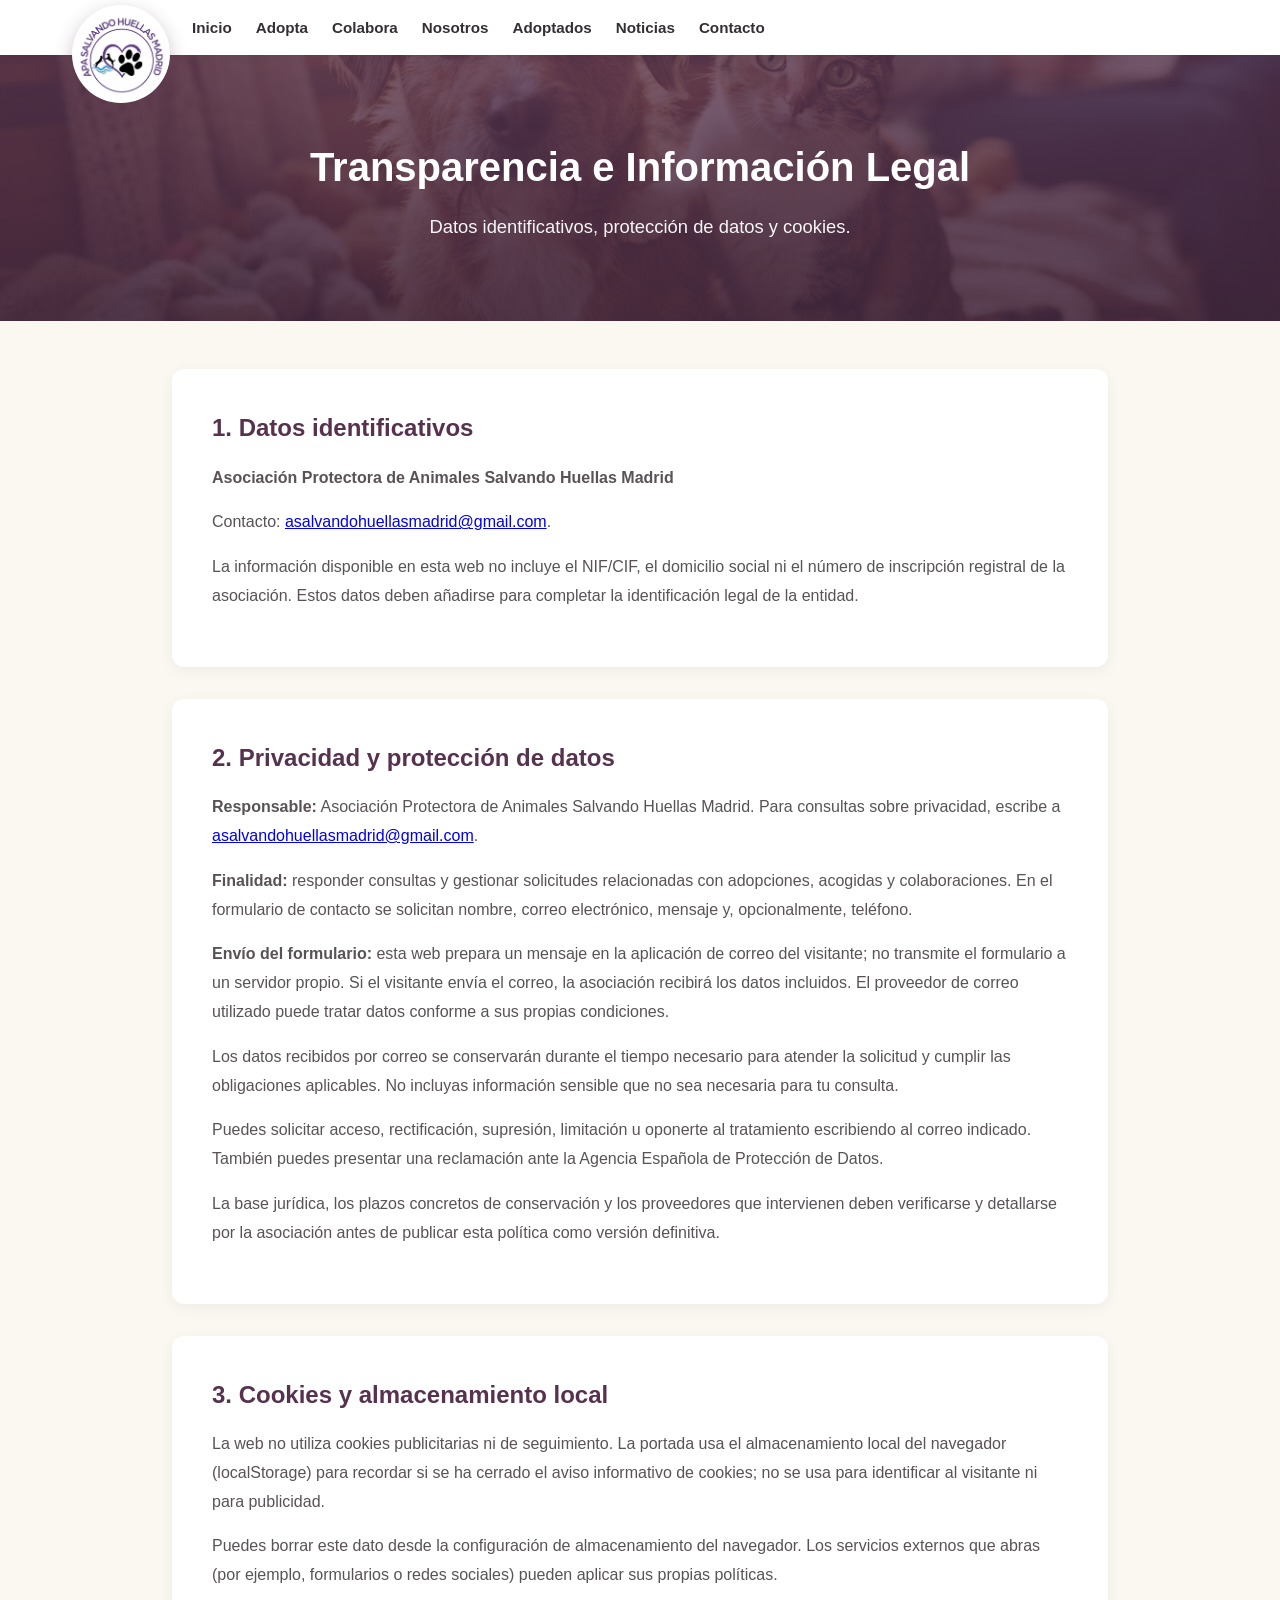
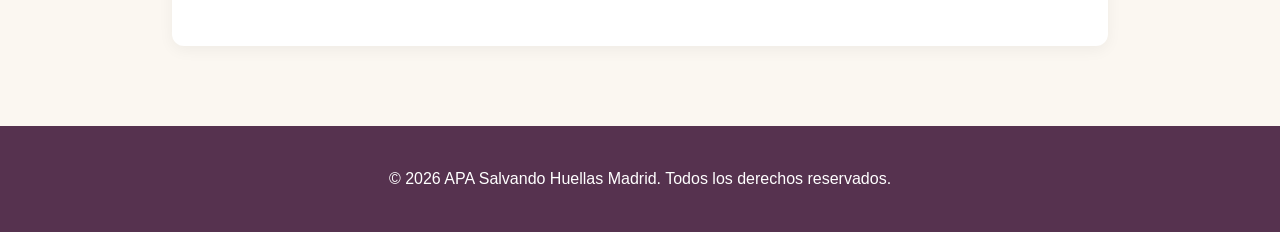
==== legal.html @ 0d06f590 "Initial commit" ====
<!DOCTYPE html>
<html lang="es">
<head>
    <meta charset="UTF-8">
    <meta name="viewport" content="width=device-width, initial-scale=1.0">
    <title>Información Legal - APA Salvando Huellas Madrid</title>
    <meta name="description" content="Consulta la información legal, privacidad y uso de almacenamiento local de APA Salvando Huellas Madrid.">
    <meta property="og:title" content="Información legal - APA Salvando Huellas Madrid">
    <meta property="og:description" content="Información sobre la asociación, privacidad y cookies.">
    <meta property="og:type" content="website">
    <meta property="og:locale" content="es_ES">
    <link rel="icon" type="image/png" href="img/logo.png">
    <link rel="stylesheet" href="css/estilos.css">
    <script src="site.js"></script>
</head>
<body>

    <header>
        <div class="nav-container">
            <div class="nav-izquierda">
                <a href="index.html" class="logo-flotante" title="APA Salvando Huellas Madrid">
                    <img src="img/logo.png" alt="Logo APA Salvando Huellas Madrid">
                </a>
                <nav>
                    <ul>
                        <li><a href="index.html">Inicio</a></li>
                        <li><a href="adopta.html">Adopta</a></li>
                        <li><a href="ayuda.html">Colabora</a></li>
                        <li><a href="nosotros.html">Nosotros</a></li>
                        <li><a href="adoptados.html">Adoptados</a></li>
                        <li><a href="noticias.html">Noticias</a></li>
                        <li><a href="contacto.html">Contacto</a></li>
                    </ul>
                </nav>
            </div>
        </div>
    </header>

    <div class="page-header">
        <h1>Transparencia e Información Legal</h1>
        <p>Datos identificativos, protección de datos y cookies.</p>
    </div>

    <main class="seccion-nosotros">
        <section class="bloque-historia" id="aviso-legal">
            <h2>1. Datos identificativos</h2>
            <p><strong>Asociación Protectora de Animales Salvando Huellas Madrid</strong></p>
            <p>Contacto: <a href="mailto:asalvandohuellasmadrid@gmail.com">asalvandohuellasmadrid@gmail.com</a>.</p>
            <p>La información disponible en esta web no incluye el NIF/CIF, el domicilio social ni el número de inscripción registral de la asociación. Estos datos deben añadirse para completar la identificación legal de la entidad.</p>
        </section>

        <section class="bloque-historia" id="privacidad" style="margin-top: 2rem;">
            <h2>2. Privacidad y protección de datos</h2>
            <p><strong>Responsable:</strong> Asociación Protectora de Animales Salvando Huellas Madrid. Para consultas sobre privacidad, escribe a <a href="mailto:asalvandohuellasmadrid@gmail.com">asalvandohuellasmadrid@gmail.com</a>.</p>
            <p><strong>Finalidad:</strong> responder consultas y gestionar solicitudes relacionadas con adopciones, acogidas y colaboraciones. En el formulario de contacto se solicitan nombre, correo electrónico, mensaje y, opcionalmente, teléfono.</p>
            <p><strong>Envío del formulario:</strong> esta web prepara un mensaje en la aplicación de correo del visitante; no transmite el formulario a un servidor propio. Si el visitante envía el correo, la asociación recibirá los datos incluidos. El proveedor de correo utilizado puede tratar datos conforme a sus propias condiciones.</p>
            <p>Los datos recibidos por correo se conservarán durante el tiempo necesario para atender la solicitud y cumplir las obligaciones aplicables. No incluyas información sensible que no sea necesaria para tu consulta.</p>
            <p>Puedes solicitar acceso, rectificación, supresión, limitación u oponerte al tratamiento escribiendo al correo indicado. También puedes presentar una reclamación ante la Agencia Española de Protección de Datos.</p>
            <p>La base jurídica, los plazos concretos de conservación y los proveedores que intervienen deben verificarse y detallarse por la asociación antes de publicar esta política como versión definitiva.</p>
        </section>

        <section class="bloque-historia" id="cookies" style="margin-top: 2rem;">
            <h2>3. Cookies y almacenamiento local</h2>
            <p>La web no utiliza cookies publicitarias ni de seguimiento. La portada usa el almacenamiento local del navegador (<code>localStorage</code>) para recordar si se ha cerrado el aviso informativo de cookies; no se usa para identificar al visitante ni para publicidad.</p>
            <p>Puedes borrar este dato desde la configuración de almacenamiento del navegador. Los servicios externos que abras (por ejemplo, formularios o redes sociales) pueden aplicar sus propias políticas.</p>
        </section>
    </main>

    <footer>
        <p>&copy; 2026 APA Salvando Huellas Madrid. Todos los derechos reservados.</p>
    </footer>
</body>
</html>
---- css/estilos.css ----
/* ===========================
   ESTILOS GENERALES Y VARIABLES
   =========================== */
:root {
    --color-principal: #56324f;
    --color-principal-hover: #42263d;
    --color-secundario: #765a73;
    --color-acento: #a85535;
    --color-acento-hover: #8e452b;
    --color-fondo: #fbf7f1;
    --color-superficie-suave: #f2ebf1;
    --color-texto: #342f33;
    --color-texto-suave: #595256;
    --color-borde: #e7dee5;
    --color-blanco: #ffffff;
    --color-principal-rgb: 86, 50, 79;
}

* {
    margin: 0;
    padding: 0;
    box-sizing: border-box;
    font-family: 'Segoe UI', Tahoma, Geneva, Verdana, sans-serif;
}

body {
    background-color: var(--color-fondo);
    color: var(--color-texto);
    line-height: 1.6;
}

/* ===========================
   NAVEGACIÓN (HEADER) ULTRA FINA Y LOGO GRANDE
   =========================== */
header {
    background-color: var(--color-blanco);
    box-shadow: 0 2px 10px rgba(0, 0, 0, 0.05);
    position: sticky;
    top: 0;
    z-index: 1000;
    height: 55px; /* Altura fina de la barra */
}

.nav-container {
    max-width: 1200px;
    height: 100%;
    margin: 0 auto;
    padding: 0 2rem;
    display: flex;
    justify-content: space-between;
    align-items: center;
    position: relative;
}

.nav-izquierda {
    display: flex;
    align-items: center;
    gap: 2rem;
    height: 100%;
}

.logo-flotante {
    display: inline-block;
    position: absolute; /* Flota sin alterar la altura de la barra fina */
    top: 5px;          
    left: 2rem;
    background: white;
    border-radius: 50%;
    padding: 4px;
    box-shadow: 0 6px 18px rgba(var(--color-principal-rgb), 0.3);
    transition: transform 0.3s ease, box-shadow 0.3s ease;
    z-index: 1010;
}

.logo-flotante img {
    height: 90px; /* Logo grande y protagonista */
    width: 90px;  /* Ancho fijo circular perfecto */
    object-fit: cover;
    border-radius: 50%;
    display: block;
}

.logo-flotante:hover {
    transform: scale(1.08) rotate(-2deg);
    box-shadow: 0 8px 22px rgba(var(--color-principal-rgb), 0.4);
}

nav {
    height: 100%;
    margin-left: 120px; /* Margen mayor para que el logo grande NO tape el botón de Inicio */
}

nav ul {
    list-style: none;
    display: flex;
    gap: 1.5rem;
    height: 100%;
    align-items: center;
}

nav ul li a {
    text-decoration: none;
    color: var(--color-texto);
    font-weight: 600;
    font-size: 0.95rem;
    transition: color 0.2s;
}

nav ul li a:hover,
nav ul li a.activo {
    color: var(--color-principal);
}

.nav-derecha {
    display: flex;
    gap: 1rem;
    align-items: center;
    height: 100%;
}

.nav-derecha a {
    color: var(--color-principal);
    transition: transform 0.2s;
}

.nav-derecha a:hover {
    transform: scale(1.1);
}

.menu-toggle {
    display: none;
    border: 1px solid var(--color-principal);
    border-radius: 8px;
    background: var(--color-blanco);
    color: var(--color-principal);
    padding: 0.4rem 0.7rem;
    font-size: 1.2rem;
    cursor: pointer;
}

a:focus-visible,
button:focus-visible,
input:focus-visible,
textarea:focus-visible {
    outline: 3px solid var(--color-acento);
    outline-offset: 3px;
}

/* ===========================
   ENCABEZADOS DE PÁGINA (PAGE-HEADER)
   =========================== */
.page-header {
    background: linear-gradient(rgba(var(--color-principal-rgb), 0.78), rgba(66, 38, 61, 0.88)), url('../img/header-adopta.jpg');
    background-size: cover;
    background-position: center;
    color: white;
    text-align: center;
    padding: 5rem 2rem;
    margin-bottom: 3rem;
}

.page-header h1 {
    font-size: 2.5rem;
    margin-bottom: 0.8rem;
    color: var(--color-blanco);
}

.page-header p {
    font-size: 1.15rem;
    max-width: 750px;
    margin: 0 auto;
    opacity: 0.95;
    line-height: 1.6;
}

/* ===========================
   SECCIÓN HERO (INICIO)
   =========================== */
.hero {
    position: relative;
    overflow: hidden;
    padding: 4.5rem 2rem 5rem;
    background:
        radial-gradient(ellipse at 82% 18%, rgba(168, 85, 53, 0.24), transparent 29rem),
        linear-gradient(120deg, #42263d 0%, var(--color-principal) 58%, #765a73 100%);
}

.hero-contenido {
    max-width: 1180px;
    margin: 0 auto;
    display: grid;
    grid-template-columns: minmax(0, 1fr) minmax(0, 0.96fr);
    gap: 4rem;
    align-items: center;
}

.hero-texto {
    position: relative;
    z-index: 1;
}

.hero-etiqueta,
.inicio-ceja,
.banner-etiqueta {
    display: inline-flex;
    align-items: center;
    gap: 0.5rem;
    color: var(--color-acento);
    font-size: 0.82rem;
    font-weight: 800;
    letter-spacing: 0.1em;
    text-transform: uppercase;
}

.hero-etiqueta {
    margin-bottom: 1.1rem !important;
}

.hero .hero-etiqueta {
    display: flex;
    width: fit-content;
    color: #f1c2a8;
}

.hero-etiqueta span {
    font-size: 1.1rem;
}

.hero-visual {
    position: relative;
    padding: 0 1.2rem 1.2rem 0;
}

.hero-visual::before {
    content: "";
    position: absolute;
    right: 0;
    bottom: 0;
    width: 72%;
    height: 74%;
    border-radius: 48% 48% 24px 24px;
    background: #e7d8e4;
}

.hero-visual > img {
    position: relative;
    display: block;
    width: 100%;
    aspect-ratio: 1.05;
    object-fit: cover;
    object-position: center;
    border-radius: 46% 46% 24px 24px;
    box-shadow: 0 22px 55px rgba(var(--color-principal-rgb), 0.18);
}

.hero-sello {
    position: absolute;
    right: -0.5rem;
    bottom: 2rem;
    display: flex;
    align-items: center;
    gap: 0.8rem;
    padding: 0.9rem 1.15rem;
    border: 1px solid rgba(var(--color-principal-rgb), 0.08);
    border-radius: 16px;
    background: var(--color-blanco);
    box-shadow: 0 12px 30px rgba(var(--color-principal-rgb), 0.16);
}

.hero-sello-icono {
    display: grid;
    width: 42px;
    height: 42px;
    flex: 0 0 42px;
    place-items: center;
    border-radius: 50%;
    background: var(--color-superficie-suave);
    color: var(--color-acento);
    font-size: 1.25rem;
}

.hero-sello strong,
.hero-sello small {
    display: block;
}

.hero-sello strong {
    color: var(--color-principal);
    font-size: 0.94rem;
}

.hero-sello small {
    margin-top: 0.1rem;
    color: var(--color-texto-suave);
    font-size: 0.78rem;
}

.hero h1 {
    max-width: 640px;
    margin-bottom: 1.1rem;
    color: var(--color-blanco);
    font-size: clamp(2.6rem, 4.7vw, 4.2rem);
    line-height: 1.06;
    letter-spacing: -0.045em;
}

.hero p {
    max-width: 560px;
    margin: 0 0 1.8rem;
    color: rgba(255, 255, 255, 0.9);
    font-size: 1.12rem;
    line-height: 1.75;
}

.hero-botones {
    display: flex;
    justify-content: flex-start;
    gap: 1rem;
    flex-wrap: wrap;
}

.hero p.hero-nota {
    margin: 1.4rem 0 0;
    color: rgba(255, 255, 255, 0.8);
    font-size: 0.88rem;
}

.hero-nota span {
    color: var(--color-acento);
}

.btn {
    background-color: var(--color-principal);
    color: var(--color-blanco);
    padding: 0.9rem 2rem;
    border-radius: 12px;
    text-decoration: none;
    font-weight: bold;
    transition: background-color 0.2s, box-shadow 0.2s;
    border: none;
    cursor: pointer;
    box-shadow: 0 5px 14px rgba(var(--color-principal-rgb), 0.16);
}

.btn:hover {
    background-color: var(--color-principal-hover);
    box-shadow: 0 8px 18px rgba(var(--color-principal-rgb), 0.24);
}

.hero .btn:not(.btn-secundario) {
    background-color: var(--color-acento);
}

.hero .btn:not(.btn-secundario):hover {
    background-color: var(--color-acento-hover);
}

.btn-secundario {
    background-color: transparent;
    border: 2px solid white;
    box-shadow: none;
}

.btn-secundario:hover {
    background-color: var(--color-blanco);
    color: var(--color-principal);
    box-shadow: none;
}

.btn-adopcion {
    padding: 0.8rem 1.5rem;
}

.btn-ficha {
    display: inline-block;
    padding: 0.9rem 1.8rem;
    font-size: 1.05rem;
}

/* ===========================
   SECCIONES Y TARJETAS
   =========================== */
.seccion {
    max-width: 1100px;
    margin: 4rem auto;
    padding: 0 2rem;
    text-align: center;
}

.seccion-inicio {
    max-width: 1180px;
    margin-top: 5rem;
    margin-bottom: 5rem;
}

.inicio-presentacion {
    max-width: 700px;
    margin: 0 auto;
}

.inicio-ceja {
    margin-bottom: 0.65rem;
}

.seccion h2 {
    color: var(--color-principal);
    font-size: 2.2rem;
    margin-bottom: 1.5rem;
}

.inicio-presentacion h2 {
    margin-bottom: 0.8rem;
    font-size: clamp(1.9rem, 3.2vw, 2.55rem);
    letter-spacing: -0.025em;
}

.inicio-presentacion > p {
    color: var(--color-texto-suave);
    font-size: 1.05rem;
}

.inicio-presentacion > p.inicio-compromiso {
    max-width: 650px;
    margin: 1.1rem auto 0;
    padding: 1rem 1.3rem;
    border: 1px solid rgba(var(--color-principal-rgb), 0.1);
    border-radius: 14px;
    background: rgba(var(--color-principal-rgb), 0.045);
    color: var(--color-principal);
    font-size: 0.98rem;
    font-style: italic;
    font-weight: 600;
}

.grid-inicio-cards {
    display: grid;
    grid-template-columns: repeat(3, minmax(0, 1fr));
    gap: 1.4rem;
    margin-top: 2.6rem;
    text-align: left;
}

.card-inicio-mini {
    position: relative;
    overflow: hidden;
    background: var(--color-blanco);
    padding: 1.8rem;
    border: 1px solid var(--color-borde);
    border-radius: 18px;
    box-shadow: 0 8px 26px rgba(var(--color-principal-rgb), 0.06);
    transition: transform 0.2s ease, box-shadow 0.2s ease;
}

.card-inicio-mini:hover {
    transform: translateY(-5px);
    box-shadow: 0 15px 34px rgba(var(--color-principal-rgb), 0.12);
}

.inicio-card-icono {
    display: grid;
    width: 58px;
    height: 58px;
    margin-bottom: 1.25rem;
    place-items: center;
    border-radius: 18px;
}

.inicio-card-icono svg {
    width: 34px;
    height: 34px;
}

.icono-adopta {
    background: #f7e9e4;
    color: var(--color-acento);
}

.icono-acogida {
    background: #eee8f0;
    color: var(--color-principal);
}

.icono-colabora {
    background: #f5efdf;
    color: #94733d;
}

.card-inicio-mini h3 {
    color: var(--color-principal);
    margin-bottom: 0.55rem;
    font-size: 1.18rem;
}

.card-inicio-mini p {
    min-height: 4.5rem;
    color: var(--color-texto-suave);
    font-size: 0.95rem;
    line-height: 1.65;
}

.enlace-card {
    display: inline-block;
    margin-top: 1rem;
    color: var(--color-secundario);
    font-weight: bold;
    text-decoration: none;
}

.enlace-card:hover {
    text-decoration: underline;
}

/* ===========================
   BANNER EMOTIVO
   =========================== */
.banner-emotivo {
    max-width: 1180px;
    margin: 4rem auto 5rem;
    padding: 1.1rem;
    display: grid;
    grid-template-columns: minmax(0, 0.92fr) minmax(0, 1.08fr);
    align-items: center;
    gap: 1.4rem;
    border-radius: 28px;
    background: linear-gradient(135deg, var(--color-principal), #765a73);
    color: var(--color-blanco);
    box-shadow: 0 18px 42px rgba(var(--color-principal-rgb), 0.16);
}

.banner-foto {
    height: 350px;
    overflow: hidden;
    border-radius: 20px;
}

.banner-foto img {
    width: 100%;
    height: 100%;
    display: block;
    object-fit: cover;
    object-position: center 42%;
}

.banner-contenido {
    padding: 2rem clamp(1rem, 4vw, 3.5rem) 2rem 1.4rem;
}

.banner-etiqueta {
    margin-bottom: 0.75rem;
    color: #f1c2a8;
}

.banner-contenido h2 {
    max-width: 480px;
    font-size: clamp(1.8rem, 3vw, 2.45rem);
    line-height: 1.18;
    margin-bottom: 1rem;
    color: var(--color-blanco);
}

.banner-contenido p {
    font-size: 1rem;
    max-width: 480px;
    margin: 0 0 1.6rem;
    opacity: 0.95;
}

/* ===========================
   CATÁLOGO, ADOPTADOS Y NOTICIAS
   =========================== */
.seccion-adopta {
    max-width: 1150px;
    margin: 3rem auto;
    padding: 0 2rem;
}

.cuestionarios-aviso {
    background: var(--color-blanco); 
    padding: 2.2rem; 
    border-radius: 16px; 
    margin-bottom: 2.5rem; 
    box-shadow: 0 4px 20px rgba(var(--color-principal-rgb), 0.08); 
    text-align: center;
    border: 1px solid var(--color-borde);
}

.filtros-container {
    display: flex;
    justify-content: center;
    gap: 1rem;
    margin-bottom: 3rem;
}

.btn-filtro {
    padding: 0.6rem 1.8rem;
    border-radius: 25px;
    border: 1px solid var(--color-principal);
    background: var(--color-blanco);
    color: var(--color-principal);
    cursor: pointer;
    font-weight: bold;
    transition: background-color 0.2s, color 0.2s, box-shadow 0.2s;
}

.btn-filtro.activo,
.btn-filtro:hover {
    background: var(--color-principal);
    color: var(--color-blanco);
}

.grid-animales,
.grid-adoptados,
.grid-noticias {
    display: grid;
    grid-template-columns: repeat(auto-fill, minmax(300px, 1fr));
    gap: 2rem;
}

.card-animal,
.card-adoptado,
.card-noticia {
    background: var(--color-blanco);
    border-radius: 12px;
    overflow: hidden;
    box-shadow: 0 4px 15px rgba(0,0,0,0.08);
    display: flex;
    flex-direction: column;
}

.card-adoptado-enlace {
    color: inherit;
    text-decoration: none;
    cursor: pointer;
    transition: box-shadow 0.2s;
}

.card-adoptado-enlace:hover {
    box-shadow: 0 9px 22px rgba(var(--color-principal-rgb), 0.16);
}

.card-adoptado-enlace .enlace-card {
    color: var(--color-acento);
}

.detalle-contenedor {
    max-width: 1050px;
    margin: 3rem auto;
    padding: 0 1.5rem;
}

.detalle-card {
    display: grid;
    grid-template-columns: minmax(0, 0.9fr) minmax(0, 1.1fr);
    gap: 2rem;
    align-items: start;
    background: var(--color-blanco);
    padding: 2rem;
    border-radius: 16px;
    box-shadow: 0 4px 20px rgba(var(--color-principal-rgb), 0.08);
}

.detalle-volver {
    display: inline-block;
    margin-bottom: 1.25rem;
    color: var(--color-principal);
    font-weight: bold;
    text-decoration: none;
}

.detalle-volver:hover {
    text-decoration: underline;
}

.detalle-imagen {
    width: 100%;
    height: 380px;
    object-fit: cover;
    border-radius: 12px;
    background: var(--color-superficie-suave);
}

.detalle-etiqueta {
    display: inline-block;
    padding: 0.3rem 0.85rem;
    border-radius: 999px;
    background: var(--color-principal);
    color: var(--color-blanco);
    font-size: 0.85rem;
    font-weight: bold;
}

.detalle-titulo {
    margin: 0.8rem 0 0.4rem;
    color: var(--color-principal);
    font-size: 2rem;
    line-height: 1.25;
}

.detalle-subtitulo {
    margin: 1.4rem 0 0.5rem;
    color: var(--color-principal);
}

.detalle-meta {
    margin-bottom: 1.25rem;
    color: var(--color-acento);
    font-weight: bold;
}

.detalle-texto {
    color: var(--color-texto-suave);
    line-height: 1.75;
    white-space: pre-line;
}

.card-img,
.card-img-adoptado,
.noticia-img {
    width: 100%;
    height: 240px;
    position: relative;
    overflow: hidden;
    background: var(--color-superficie-suave);
}

.card-img img,
.card-img-adoptado img,
.noticia-img img {
    width: 100%;
    height: 100%;
    object-fit: cover;
    display: block;
}

.badge-especie,
.badge-feliz,
.badge-fecha {
    position: absolute;
    top: 12px;
    right: 12px;
    background: var(--color-principal);
    color: white;
    padding: 4px 12px;
    border-radius: 20px;
    font-size: 0.85rem;
    font-weight: bold;
    z-index: 4;
}

.card-content,
.noticia-content {
    padding: 1.5rem;
    display: flex;
    flex-direction: column;
    flex-grow: 1;
}

.card-content h3,
.noticia-content h3 {
    color: var(--color-principal);
    margin-bottom: 0.4rem;
    font-size: 1.3rem;
}

.card-info {
    color: var(--color-acento);
    font-size: 0.9rem;
    font-weight: bold;
    margin-bottom: 0.8rem;
}

.card-desc,
.noticia-content p {
    color: var(--color-texto-suave);
    font-size: 0.95rem;
    line-height: 1.5;
    margin-bottom: 1.5rem;
    flex-grow: 1;
}

.btn-card {
    background: var(--color-principal);
    color: var(--color-blanco);
    text-align: center;
    padding: 0.75rem;
    border-radius: 10px;
    text-decoration: none;
    font-weight: bold;
    transition: background-color 0.2s, box-shadow 0.2s;
    box-shadow: 0 4px 12px rgba(var(--color-principal-rgb), 0.14);
}

.btn-card:hover {
    background: var(--color-principal-hover);
    box-shadow: 0 7px 16px rgba(var(--color-principal-rgb), 0.22);
}

/* ===========================
   OTRAS SECCIONES Y FORMULARIOS
   =========================== */
.seccion-nosotros,
.seccion-colabora,
.contacto-main {
    max-width: 1000px;
    margin: 3rem auto;
    padding: 0 2rem;
}

.bloque-historia {
    background: var(--color-blanco);
    padding: 2.5rem;
    border-radius: 12px;
    box-shadow: 0 4px 15px rgba(0,0,0,0.05);
}

.bloque-historia h2 {
    color: var(--color-principal);
    margin-bottom: 1rem;
}

.bloque-historia p {
    color: var(--color-texto-suave);
    line-height: 1.8;
    margin-bottom: 1rem;
}

.seccion-faq {
    margin-top: 3rem;
}

.faq-item {
    background: var(--color-blanco);
    padding: 1.8rem;
    border-radius: 10px;
    margin-bottom: 1rem;
    box-shadow: 0 2px 10px rgba(0,0,0,0.04);
}

.faq-item h3 {
    color: var(--color-principal);
    margin-bottom: 0.5rem;
    font-size: 1.1rem;
}

.faq-item p {
    color: var(--color-texto-suave);
    font-size: 0.95rem;
    line-height: 1.6;
}

.grid-colabora {
    display: grid;
    grid-template-columns: repeat(auto-fit, minmax(280px, 1fr));
    gap: 2rem;
}

.colabora-card {
    background: var(--color-blanco);
    padding: 2rem;
    border-radius: 12px;
    box-shadow: 0 4px 15px rgba(0,0,0,0.05);
    text-align: center;
    display: flex;
    flex-direction: column;
    justify-content: space-between;
}

.colabora-icon {
    font-size: 2.5rem;
    margin-bottom: 1rem;
}

.colabora-card h3 {
    color: var(--color-principal);
    margin-bottom: 0.8rem;
}

.colabora-card p {
    color: var(--color-texto-suave);
    font-size: 0.95rem;
    margin-bottom: 1.5rem;
    line-height: 1.5;
}

.dato-destacado {
    background: var(--color-superficie-suave);
    padding: 0.8rem;
    border-radius: 8px;
    margin-bottom: 1.5rem;
    font-size: 0.95rem;
}

.dato-destacado strong {
    color: var(--color-principal);
    display: block;
    font-size: 1.1rem;
    margin-top: 0.2rem;
}

.contacto-grid {
    display: grid;
    grid-template-columns: 1fr 1.3fr;
    gap: 3rem;
}

@media (max-width: 768px) {
    .contacto-grid { grid-template-columns: 1fr; }
    .detalle-card { grid-template-columns: 1fr; }
}

.contacto-info,
.contacto-form-container {
    background: var(--color-blanco);
    padding: 2.5rem;
    border-radius: 12px;
    box-shadow: 0 4px 15px rgba(0,0,0,0.05);
}

.contacto-info h2,
.contacto-form-container h2 {
    color: var(--color-principal);
    margin-bottom: 1.2rem;
}

.info-card {
    display: flex;
    gap: 1rem;
    align-items: flex-start;
    margin-top: 1.5rem;
}

.info-icon {
    font-size: 1.5rem;
}

.info-card h3 {
    font-size: 1rem;
    color: var(--color-principal);
    margin-bottom: 0.2rem;
}

.info-card a {
    color: var(--color-secundario);
    text-decoration: none;
}

.info-card a:hover {
    text-decoration: underline;
}

.form-group {
    margin-bottom: 1.2rem;
}

.form-group label {
    display: block;
    margin-bottom: 0.4rem;
    font-weight: 600;
    color: var(--color-principal);
    font-size: 0.9rem;
}

.form-group input,
.form-group textarea {
    width: 100%;
    padding: 0.8rem;
    border: 1px solid var(--color-borde);
    border-radius: 8px;
    font-size: 0.95rem;
}

.form-group input:focus,
.form-group textarea:focus {
    outline: none;
    border-color: var(--color-principal);
}

/* ===========================
   FOOTER Y COOKIES
   =========================== */
footer {
    background-color: var(--color-principal);
    color: white;
    text-align: center;
    padding: 2.5rem 2rem;
    margin-top: 5rem;
}

footer a {
    color: white;
    text-decoration: underline;
}

.boton-llamada-flotante {
    display: none;
}

.banner-cookies {
    position: fixed;
    bottom: 0;
    left: 0;
    width: 100%;
    background: var(--color-texto);
    color: white;
    padding: 1rem 2rem;
    display: flex;
    justify-content: space-between;
    align-items: center;
    z-index: 9999;
    box-shadow: 0 -2px 10px rgba(0,0,0,0.2);
    font-size: 0.9rem;
}

.banner-cookies a {
    color: #f1b18f;
}

.btn-cookie {
    background: var(--color-acento);
    color: var(--color-blanco);
    border: none;
    padding: 0.5rem 1.2rem;
    border-radius: 10px;
    cursor: pointer;
    font-weight: bold;
    transition: background-color 0.2s;
}

.btn-cookie:hover {
    background: var(--color-acento-hover);
}

@media (max-width: 900px) {
    header {
        height: 72px;
    }

    .nav-container {
        padding: 0 1rem;
    }

    .nav-izquierda {
        flex: 1;
        justify-content: space-between;
        gap: 0.75rem;
    }

    .logo-flotante {
        top: 5px;
        left: 1rem;
        padding: 3px;
    }

    .logo-flotante img {
        width: 58px;
        height: 58px;
    }

    .menu-toggle {
        display: inline-block;
        margin-left: auto;
    }

    nav {
        display: none;
        position: absolute;
        top: 72px;
        left: 0;
        width: 100%;
        height: auto;
        margin: 0;
        background: var(--color-blanco);
        box-shadow: 0 8px 16px rgba(0, 0, 0, 0.12);
    }

    header.menu-abierto nav {
        display: block;
    }

    nav ul {
        height: auto;
        display: flex;
        flex-direction: column;
        align-items: stretch;
        gap: 0;
        padding: 0.5rem 1rem 1rem;
    }

    nav ul li a {
        display: block;
        padding: 0.65rem 0.5rem;
    }

    .nav-derecha {
        gap: 0.6rem;
        margin-left: 0.75rem;
    }

    .hero {
        padding: 4rem 1.25rem;
    }

    .hero-contenido {
        gap: 2rem;
    }

    .hero h1 {
        font-size: clamp(2.35rem, 5vw, 3rem);
    }

    .hero-sello {
        right: 0;
    }

    .page-header {
        padding: 3.5rem 1.25rem;
    }

    .page-header h1 {
        font-size: 2rem;
    }

    .filtros-container {
        flex-wrap: wrap;
    }

    .banner-cookies {
        flex-direction: column;
        gap: 0.8rem;
        align-items: stretch;
        padding: 1rem;
    }
}

@media (max-width: 768px) {
    .boton-llamada-flotante {
        position: fixed;
        right: calc(1.25rem + env(safe-area-inset-right, 0px));
        bottom: calc(1.25rem + env(safe-area-inset-bottom, 0px));
        z-index: 1100;
        display: grid;
        width: 60px;
        height: 60px;
        place-items: center;
        border-radius: 50%;
        background: var(--color-acento);
        color: var(--color-blanco);
        box-shadow: 0 7px 20px rgba(0, 0, 0, 0.24);
        text-decoration: none;
        transition: background-color 0.2s, transform 0.2s, box-shadow 0.2s;
    }

    .boton-llamada-flotante svg {
        width: 27px;
        height: 27px;
        fill: currentColor;
    }

    .boton-llamada-flotante:hover {
        transform: translateY(-2px);
        background: var(--color-acento-hover);
        box-shadow: 0 9px 24px rgba(0, 0, 0, 0.28);
    }

    .hero-contenido {
        grid-template-columns: 1fr;
        gap: 2.5rem;
    }

    .hero-texto {
        text-align: center;
    }

    .hero-etiqueta {
        justify-content: center;
    }

    .hero h1,
    .hero > p,
    .hero-texto > p {
        margin-left: auto;
        margin-right: auto;
    }

    .hero-botones {
        justify-content: center;
    }

    .hero-visual {
        width: min(100%, 520px);
        margin: 0 auto;
    }

    .grid-inicio-cards {
        grid-template-columns: repeat(2, minmax(0, 1fr));
    }

    .banner-emotivo {
        max-width: calc(100% - 2rem);
        grid-template-columns: 1fr;
    }

    .banner-foto {
        height: 290px;
    }

    .banner-contenido {
        padding: 1rem 1.5rem 1.5rem;
        text-align: center;
    }

    .banner-contenido h2,
    .banner-contenido p {
        margin-left: auto;
        margin-right: auto;
    }
}

@media (max-width: 600px) {
    .grid-inicio-cards,
    .grid-animales,
    .grid-adoptados,
    .grid-noticias {
        grid-template-columns: minmax(0, 1fr);
    }

    .seccion-inicio {
        margin-top: 3.5rem;
        margin-bottom: 3.5rem;
    }

    .card-inicio-mini p {
        min-height: 0;
    }

    .hero {
        padding: 3.5rem 1rem;
    }

    .hero h1 {
        font-size: clamp(2.2rem, 10vw, 3rem);
    }

    .hero .hero-etiqueta {
        font-size: 0.75rem;
        letter-spacing: 0.06em;
    }

    .hero-sello {
        right: -0.15rem;
        bottom: 1.5rem;
        padding: 0.7rem 0.85rem;
    }

    .hero-sello-icono {
        width: 36px;
        height: 36px;
        flex-basis: 36px;
    }

    .banner-foto {
        height: 230px;
    }

    .datos-tecnicos {
        grid-template-columns: 1fr;
    }

    .ficha-contenedor {
        padding: 0 1rem;
    }

    .detalle-contenedor {
        padding: 0 1rem;
    }

    .detalle-card {
        padding: 1.25rem;
    }

    .detalle-imagen {
        height: 300px;
    }

    .galeria-principal {
        height: 300px;
    }

    .contacto-info,
    .contacto-form-container {
        padding: 1.5rem;
    }
}

@media (prefers-reduced-motion: reduce) {
    *,
    *::before,
    *::after {
        scroll-behavior: auto !important;
        transition-duration: 0.01ms !important;
        animation-duration: 0.01ms !important;
        animation-iteration-count: 1 !important;
    }
}
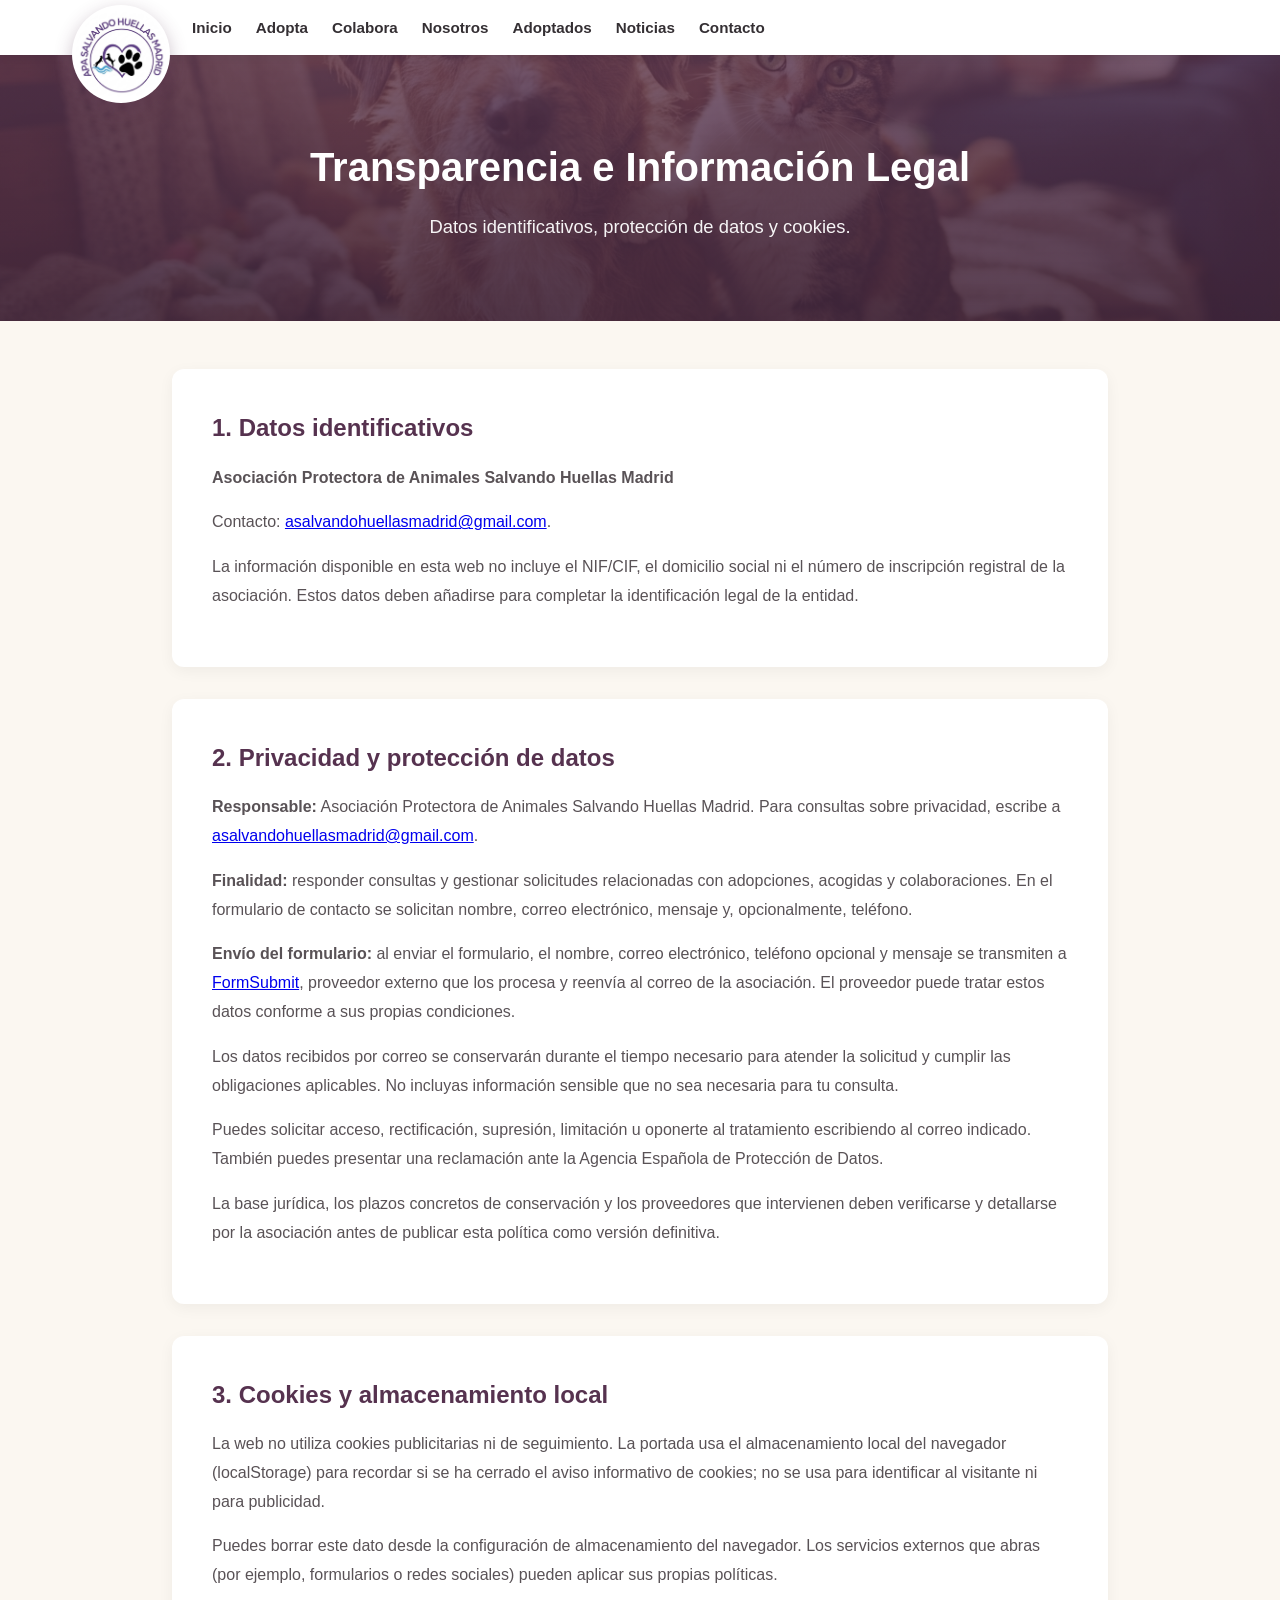
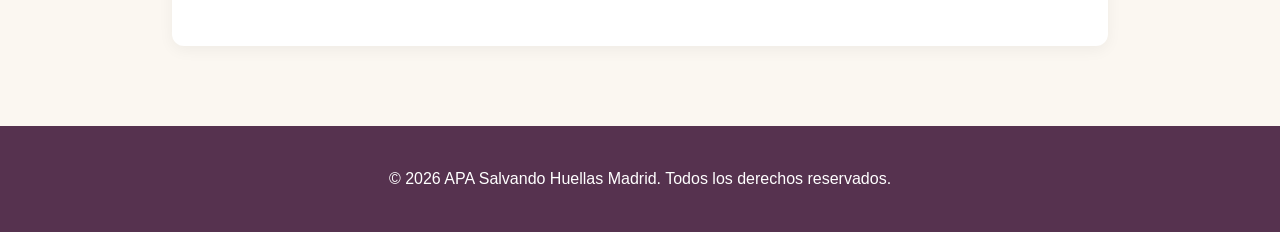
==== commit b79fb730: "Send contact form submissions by email Co-authored-by: Copilot <223556219+Copilot@users.noreply.gith" ====
--- a/legal.html
+++ b/legal.html
@@ -53,7 +53,7 @@
             <h2>2. Privacidad y protección de datos</h2>
             <p><strong>Responsable:</strong> Asociación Protectora de Animales Salvando Huellas Madrid. Para consultas sobre privacidad, escribe a <a href="mailto:asalvandohuellasmadrid@gmail.com">asalvandohuellasmadrid@gmail.com</a>.</p>
             <p><strong>Finalidad:</strong> responder consultas y gestionar solicitudes relacionadas con adopciones, acogidas y colaboraciones. En el formulario de contacto se solicitan nombre, correo electrónico, mensaje y, opcionalmente, teléfono.</p>
-            <p><strong>Envío del formulario:</strong> esta web prepara un mensaje en la aplicación de correo del visitante; no transmite el formulario a un servidor propio. Si el visitante envía el correo, la asociación recibirá los datos incluidos. El proveedor de correo utilizado puede tratar datos conforme a sus propias condiciones.</p>
+            <p><strong>Envío del formulario:</strong> al enviar el formulario, el nombre, correo electrónico, teléfono opcional y mensaje se transmiten a <a href="https://formsubmit.co/" target="_blank" rel="noopener noreferrer">FormSubmit</a>, proveedor externo que los procesa y reenvía al correo de la asociación. El proveedor puede tratar estos datos conforme a sus propias condiciones.</p>
             <p>Los datos recibidos por correo se conservarán durante el tiempo necesario para atender la solicitud y cumplir las obligaciones aplicables. No incluyas información sensible que no sea necesaria para tu consulta.</p>
             <p>Puedes solicitar acceso, rectificación, supresión, limitación u oponerte al tratamiento escribiendo al correo indicado. También puedes presentar una reclamación ante la Agencia Española de Protección de Datos.</p>
             <p>La base jurídica, los plazos concretos de conservación y los proveedores que intervienen deben verificarse y detallarse por la asociación antes de publicar esta política como versión definitiva.</p>
